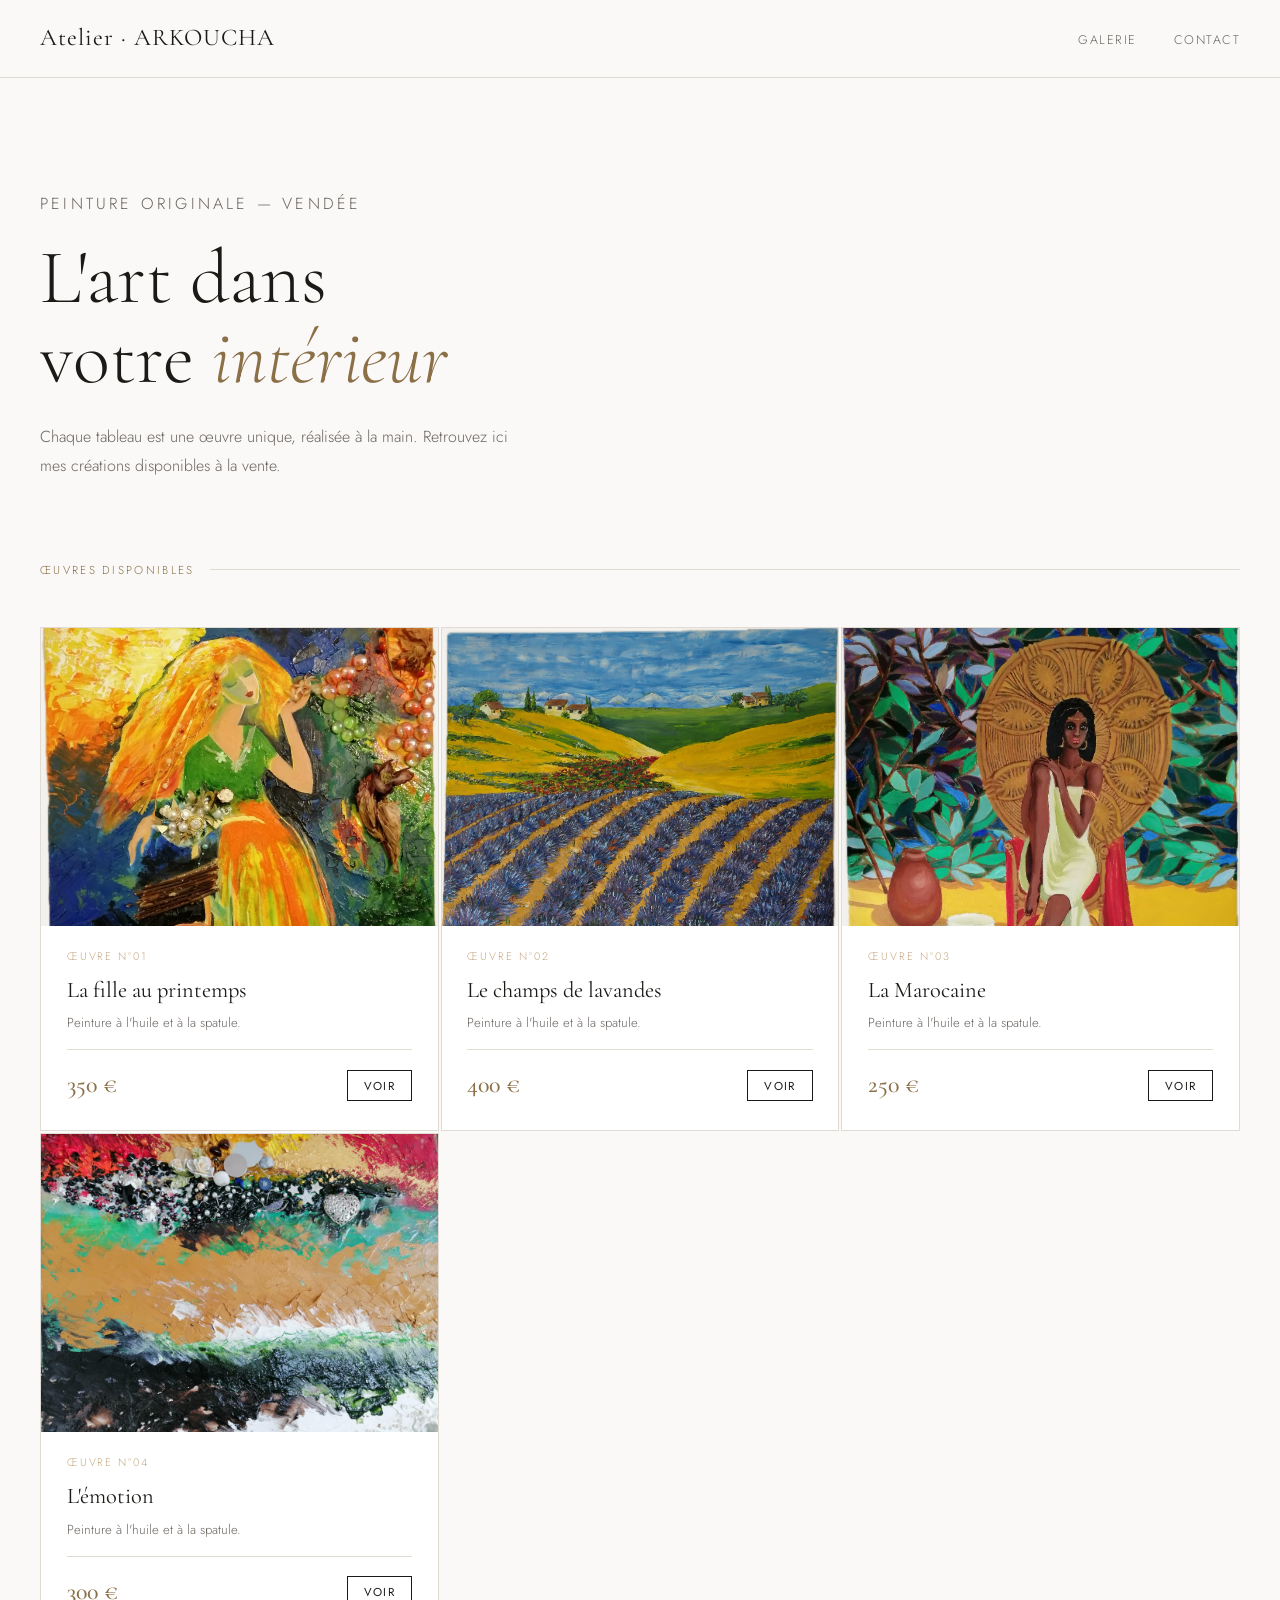
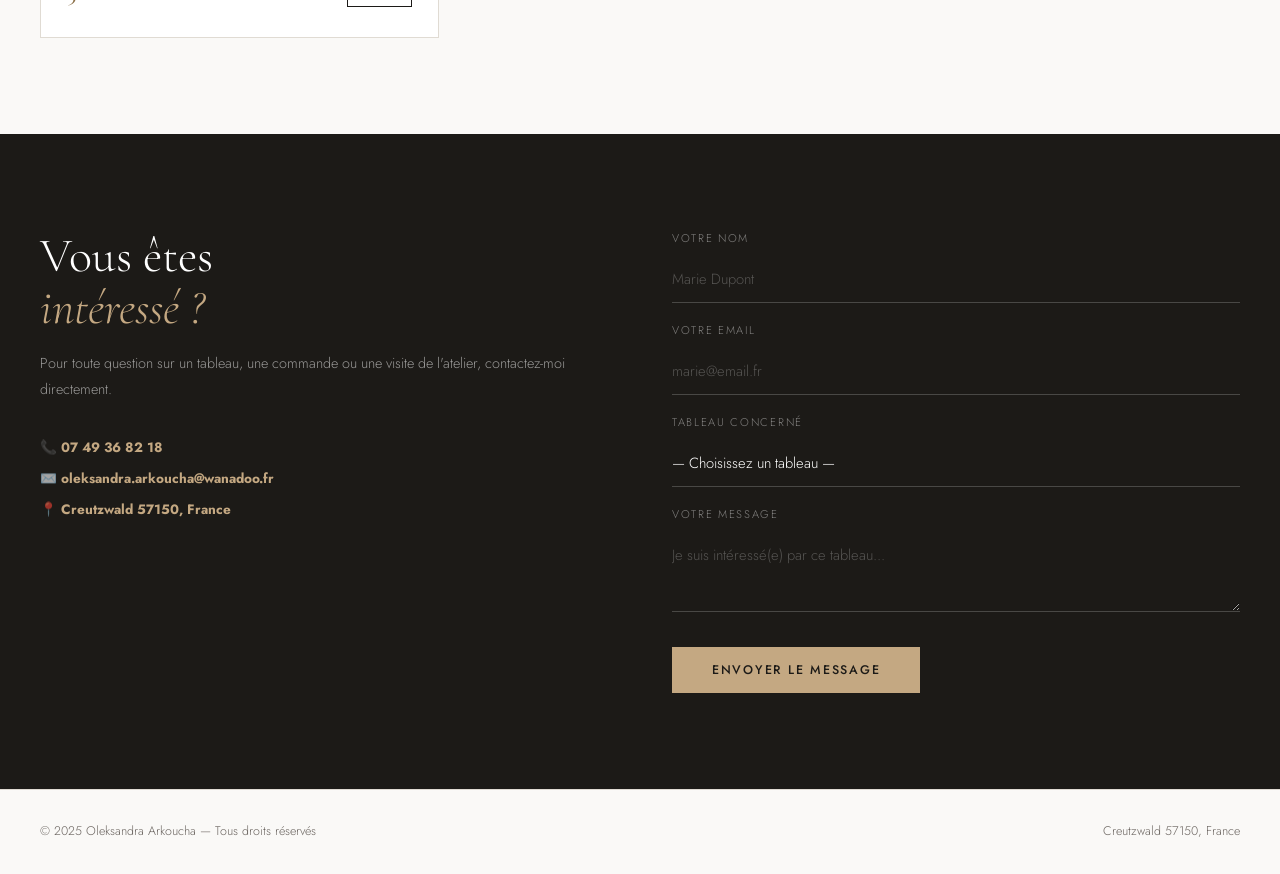
==== index.html @ 872c6e4c "Rename galerie.html to index.html" ====
<!DOCTYPE html>
<html lang="fr">
<head>
<meta charset="UTF-8"/>
<meta name="viewport" content="width=device-width, initial-scale=1.0"/>
<title>Galerie — Mes Tableaux</title>
<link href="https://fonts.googleapis.com/css2?family=Cormorant+Garamond:ital,wght@0,300;0,400;0,500;1,300;1,400&family=Jost:wght@300;400;500&display=swap" rel="stylesheet"/>
<style>
*,*::before,*::after{box-sizing:border-box;margin:0;padding:0;}

:root{
  --bg:#faf9f7;
  --bg2:#f3f1ed;
  --ink:#1c1a17;
  --ink2:#6b6560;
  --accent:#8b6f47;
  --accent2:#c4a882;
  --border:#e0dbd3;
  --white:#ffffff;
}

html{scroll-behavior:smooth;}

body{
  font-family:'Jost',sans-serif;
  background:var(--bg);
  color:var(--ink);
  font-weight:300;
  line-height:1.6;
}

/* ── HEADER ── */
header{
  position:sticky;top:0;z-index:100;
  background:rgba(250,249,247,0.92);
  backdrop-filter:blur(12px);
  border-bottom:1px solid var(--border);
  padding:1.2rem 2.5rem;
  display:flex;align-items:center;justify-content:space-between;
}

.logo{
  font-family:'Cormorant Garamond',serif;
  font-size:1.5rem;font-weight:400;
  letter-spacing:0.04em;
  color:var(--ink);
  text-decoration:none;
}

nav a{
  font-size:0.78rem;letter-spacing:0.12em;text-transform:uppercase;
  color:var(--ink2);text-decoration:none;margin-left:2rem;
  transition:color 0.2s;
}
nav a:hover{color:var(--accent);}

/* ── HERO ── */
.hero{
  padding:7rem 2.5rem 5rem;
  max-width:800px;
  animation:fadeUp 0.8s ease both;
}

.hero-eyebrow{
  font-size:0.72rem;letter-spacing:0.2em;text-transform:uppercase;
  color:var(--accent);margin-bottom:1.2rem;
}

.hero h1{
  font-family:'Cormorant Garamond',serif;
  font-size:clamp(2.8rem,6vw,5rem);
  font-weight:300;line-height:1.05;
  color:var(--ink);margin-bottom:1.5rem;
}

.hero h1 em{font-style:italic;color:var(--accent);}

.hero p{
  font-size:1rem;color:var(--ink2);
  max-width:480px;line-height:1.8;
}

/* ── GALERIE ── */
.section-label{
  font-size:0.72rem;letter-spacing:0.2em;text-transform:uppercase;
  color:var(--accent);margin-bottom:3rem;
  padding:0 2.5rem;
  display:flex;align-items:center;gap:1rem;
}
.section-label::after{content:'';flex:1;height:1px;background:var(--border);}

.gallery{
  display:grid;
  grid-template-columns:repeat(auto-fill,minmax(320px,1fr));
  gap:2px;
  padding:0 2.5rem 6rem;
}

.card{
  background:var(--white);
  border:1px solid var(--border);
  overflow:hidden;
  cursor:pointer;
  transition:transform 0.3s ease, box-shadow 0.3s ease;
  animation:fadeUp 0.6s ease both;
}
.card:hover{transform:translateY(-4px);box-shadow:0 20px 60px rgba(0,0,0,0.08);}

.card-img{
  width:100%;aspect-ratio:4/3;object-fit:cover;object-position:center top;
  display:block;
  background:var(--bg2);
  transition:transform 0.4s ease;
}

.card:nth-child(1) .card-img,
.card:nth-child(3) .card-img {
  object-position: center 20%;
}

.card:hover .card-img{transform:scale(1.02);}

/* placeholder si pas d'image */
.card-img-placeholder{
  width:100%;aspect-ratio:4/3;
  background:linear-gradient(135deg,var(--bg2) 0%,var(--border) 100%);
  display:flex;align-items:center;justify-content:center;
  flex-direction:column;gap:0.5rem;
  color:var(--ink2);font-size:0.8rem;letter-spacing:0.1em;
}
.card-img-placeholder svg{opacity:0.3;width:40px;height:40px;}

.card-body{padding:1.4rem 1.6rem 1.6rem;}

.card-num{
  font-size:0.68rem;letter-spacing:0.18em;text-transform:uppercase;
  color:var(--accent2);margin-bottom:0.4rem;
}

.card-title{
  font-family:'Cormorant Garamond',serif;
  font-size:1.4rem;font-weight:400;
  margin-bottom:0.3rem;color:var(--ink);
}

.card-tech{font-size:0.82rem;color:var(--ink2);margin-bottom:1rem;}

.card-footer{
  display:flex;align-items:center;justify-content:space-between;
  padding-top:1rem;border-top:1px solid var(--border);
}

.card-price{
  font-family:'Cormorant Garamond',serif;
  font-size:1.5rem;font-weight:500;color:var(--accent);
}

.btn-voir{
  font-size:0.72rem;letter-spacing:0.12em;text-transform:uppercase;
  color:var(--ink);border:1px solid var(--ink);
  padding:0.4rem 1rem;background:none;cursor:pointer;
  transition:all 0.2s;font-family:'Jost',sans-serif;
}
.btn-voir:hover{background:var(--ink);color:var(--white);}

/* ── MODAL ── */
.modal-overlay{
  position:fixed;inset:0;z-index:200;
  background:rgba(28,26,23,0.7);
  backdrop-filter:blur(4px);
  display:flex;align-items:center;justify-content:center;
  padding:2rem;
  opacity:0;pointer-events:none;
  transition:opacity 0.3s ease;
}
.modal-overlay.open{opacity:1;pointer-events:all;}

.modal{
  background:var(--white);
  max-width:860px;width:100%;
  max-height:90vh;overflow-y:auto;
  display:grid;grid-template-columns:1fr 1fr;
  transform:translateY(20px);
  transition:transform 0.3s ease;
}
.modal-overlay.open .modal{transform:translateY(0);}

.modal-img{
  width:100%;height:100%;object-fit:cover;
  min-height:300px;
  background:var(--bg2);
  object-position:center center;
}

.modal-img.top{
  object-position:center 15%;
}


.modal-img-placeholder{
  width:100%;min-height:300px;
  background:linear-gradient(135deg,var(--bg2),var(--border));
  display:flex;align-items:center;justify-content:center;
  color:var(--ink2);font-size:0.85rem;
}

.modal-info{padding:2.5rem;}

.modal-num{
  font-size:0.68rem;letter-spacing:0.18em;text-transform:uppercase;
  color:var(--accent2);margin-bottom:0.6rem;
}

.modal-title{
  font-family:'Cormorant Garamond',serif;
  font-size:2rem;font-weight:400;
  line-height:1.1;margin-bottom:0.5rem;
}

.modal-tech{font-size:0.85rem;color:var(--ink2);margin-bottom:1.5rem;}

.modal-desc{font-size:0.92rem;color:var(--ink);line-height:1.8;margin-bottom:1.5rem;}

.modal-price{
  font-family:'Cormorant Garamond',serif;
  font-size:2.2rem;color:var(--accent);
  margin-bottom:1.5rem;
}

.btn-contact-modal{
  width:100%;padding:0.8rem;
  background:var(--ink);color:var(--white);
  border:none;cursor:pointer;
  font-family:'Jost',sans-serif;
  font-size:0.78rem;letter-spacing:0.14em;text-transform:uppercase;
  transition:background 0.2s;
}
.btn-contact-modal:hover{background:var(--accent);}

.modal-close{
  position:absolute;top:1rem;right:1rem;
  background:var(--white);border:1px solid var(--border);
  width:36px;height:36px;border-radius:50%;
  cursor:pointer;font-size:1rem;
  display:flex;align-items:center;justify-content:center;
  z-index:10;transition:all 0.2s;
}
.modal-close:hover{background:var(--ink);color:var(--white);}
.modal-wrapper{position:relative;}

/* ── CONTACT ── */
.contact-section{
  background:var(--ink);
  color:var(--white);
  padding:6rem 2.5rem;
  display:grid;
  grid-template-columns:1fr 1fr;
  gap:4rem;
  align-items:start;
}

.contact-left h2{
  font-family:'Cormorant Garamond',serif;
  font-size:clamp(2rem,4vw,3rem);
  font-weight:300;line-height:1.1;
  margin-bottom:1rem;
}
.contact-left h2 em{font-style:italic;color:var(--accent2);}
.contact-left p{font-size:0.9rem;color:rgba(255,255,255,0.55);line-height:1.8;}

.contact-info{margin-top:2rem;}
.contact-info p{font-size:0.85rem;color:rgba(255,255,255,0.6);margin-bottom:0.4rem;}
.contact-info strong{color:var(--accent2);}

.form-group{margin-bottom:1.2rem;}

.form-group label{
  display:block;font-size:0.7rem;letter-spacing:0.15em;text-transform:uppercase;
  color:rgba(255,255,255,0.45);margin-bottom:0.5rem;
}

.form-group input,
.form-group textarea,
.form-group select{
  width:100%;padding:0.75rem 0;
  background:none;
  border:none;border-bottom:1px solid rgba(255,255,255,0.2);
  color:var(--white);
  font-family:'Jost',sans-serif;font-size:0.92rem;font-weight:300;
  outline:none;transition:border-color 0.2s;
  -webkit-appearance:none;
}
.form-group select option{background:var(--ink);color:var(--white);}
.form-group input:focus,
.form-group textarea:focus,
.form-group select:focus{border-color:var(--accent2);}
.form-group textarea{resize:vertical;min-height:80px;}
.form-group input::placeholder,
.form-group textarea::placeholder{color:rgba(255,255,255,0.25);}

.btn-submit{
  padding:0.9rem 2.5rem;
  background:var(--accent2);color:var(--ink);
  border:none;cursor:pointer;
  font-family:'Jost',sans-serif;
  font-size:0.78rem;letter-spacing:0.14em;text-transform:uppercase;
  font-weight:500;transition:all 0.2s;
  margin-top:0.5rem;
}
.btn-submit:hover{background:var(--white);}

.form-success{
  display:none;
  padding:1rem 1.2rem;
  background:rgba(196,168,130,0.15);
  border-left:3px solid var(--accent2);
  color:var(--accent2);
  font-size:0.85rem;
  margin-top:1rem;
}

/* ── FOOTER ── */
footer{
  padding:2rem 2.5rem;
  border-top:1px solid var(--border);
  display:flex;align-items:center;justify-content:space-between;
  font-size:0.78rem;color:var(--ink2);
}

/* ── ANIMATIONS ── */
@keyframes fadeUp{
  from{opacity:0;transform:translateY(24px);}
  to{opacity:1;transform:translateY(0);}
}

.card:nth-child(1){animation-delay:0.05s;}
.card:nth-child(2){animation-delay:0.1s;}
.card:nth-child(3){animation-delay:0.15s;}
.card:nth-child(4){animation-delay:0.2s;}
.card:nth-child(5){animation-delay:0.25s;}

/* ── RESPONSIVE ── */
@media(max-width:700px){
  header{padding:1rem 1.2rem;}
  nav{display:none;}
  .hero{padding:4rem 1.2rem 3rem;}
  .section-label,.gallery{padding-left:1.2rem;padding-right:1.2rem;}
  .gallery{grid-template-columns:1fr;}
  .modal{grid-template-columns:1fr;}
  .modal-img{min-height:220px;}
  .contact-section{grid-template-columns:1fr;gap:2.5rem;padding:3rem 1.2rem;}
  footer{flex-direction:column;gap:0.5rem;text-align:center;}
}
</style>
</head>
<body>

<!-- HEADER -->
<header>
  <a href="#" class="logo">Atelier · ARKOUCHA</a>
  <nav>
    <a href="#galerie">Galerie</a>
    <a href="#contact">Contact</a>
  </nav>
</header>

<!-- HERO -->
<section>
  <div class="hero">
    <p class="hero-eyebrow">Peinture originale — Vendée</p>
    <h1>L'art dans<br/>votre <em>intérieur</em></h1>
    <p>Chaque tableau est une œuvre unique, réalisée à la main. Retrouvez ici mes créations disponibles à la vente.</p>
  </div>
</section>

<!-- GALERIE -->
<section id="galerie">
  <div class="section-label">Œuvres disponibles</div>
  <div class="gallery" id="gallery-grid"></div>
</section>

<!-- MODAL -->
<div class="modal-overlay" id="modal-overlay" onclick="closeModal(event)">
  <div class="modal-wrapper">
    <button class="modal-close" onclick="closeModalBtn()">✕</button>
    <div class="modal" id="modal-content"></div>
  </div>
</div>

<!-- CONTACT -->
<section class="contact-section" id="contact">
  <div class="contact-left">
    <h2>Vous êtes<br/><em>intéressé ?</em></h2>
    <p>Pour toute question sur un tableau, une commande ou une visite de l'atelier, contactez-moi directement.</p>
    <div class="contact-info">
      <!-- ✏️ MODIFIEZ VOS COORDONNÉES ICI -->
      <p>📞 <strong>07 49 36 82 18</strong></p>
      <p>✉️ <strong>oleksandra.arkoucha@wanadoo.fr</strong></p>
      <p>📍 <strong>Creutzwald 57150, France</strong></p>
    </div>
  </div>
  <div class="contact-right">
    <div class="form-group">
      <label>Votre nom</label>
      <input type="text" id="f-nom" placeholder="Marie Dupont"/>
    </div>
    <div class="form-group">
      <label>Votre email</label>
      <input type="email" id="f-email" placeholder="marie@email.fr"/>
    </div>
    <div class="form-group">
      <label>Tableau concerné</label>
      <select id="f-tableau">
        <option value="">— Choisissez un tableau —</option>
      </select>
    </div>
    <div class="form-group">
      <label>Votre message</label>
      <textarea id="f-message" placeholder="Je suis intéressé(e) par ce tableau..."></textarea>
    </div>
    <button class="btn-submit" onclick="sendMessage()">Envoyer le message</button>
    <div class="form-success" id="form-success">
      ✓ Votre message a bien été envoyé. Je vous répondrai rapidement !
    </div>
  </div>
</section>

<!-- FOOTER -->
<footer>
  <span>© 2025 Oleksandra Arkoucha — Tous droits réservés</span>
  <span>Creutzwald 57150, France</span>
</footer>

<script>
// ═══════════════════════════════════════════════
//  ✏️  MODIFIEZ VOS TABLEAUX ICI
//  Pour chaque tableau, remplissez :
//    - titre      : nom du tableau
//    - technique  : ex "Huile sur toile", "Aquarelle"...
//    - description: texte de présentation
//    - prix       : ex "350 €"
//    - image      : chemin vers votre photo (ex "tableau1.jpg")
//               ou laissez "" pour un placeholder gris
// ═══════════════════════════════════════════════

const tableaux = [
  {
    id: "tableau1",
    titre: "La fille au printemps",
    technique: "Peinture à l'huile et à la spatule.",
    description: "Une jeune femme aux cheveux de feu s'abandonne à la douceur du renouveau. Sa robe aux teintes orangées et vertes se confond avec la nature qui l'entoure, dans un tourbillon de couleurs vives et généreuses. L'œuvre mêle peinture texturée et éléments en relief — perles, brindilles, feuilles séchées, grappes — donnant à la toile une dimension presque tactile et précieuse. Une célébration joyeuse de la vie et de la féminité.",
    prix: "350 €",
    image: "tableau1.jpeg",
    position: true
  },
  {
    id: "tableau2",
    titre: "Le champs de lavandes",
    technique: "Peinture à l'huile et à la spatule.",
    description: "Des rangées de lavande violette s'étendent au premier plan, rythmant la composition d'un mouvement presque musical. Au-delà, les collines dorées se déploient sous un ciel nuageux, ponctuées de maisons provençales et de cyprès élancés. Les sommets enneigés à l'horizon rappellent la grandeur du paysage du sud de la France. Une œuvre lumineuse et généreuse, portée par une touche vive et énergique.",
    prix: "400 €",
    image: "tableau2.jpeg"
  },
  {
    id: "tableau3",
    titre: "La Marocaine",
    technique: "Peinture à l'huile et à la spatule.",
    description: "Une femme élégante et sereine, drapée de blanc, trône dans un fauteuil en osier sculpté comme un soleil. Le sol ocre doré, les drapés rouges et le feuillage aux reflets bleus et verts créent un écrin chaleureux et exotique autour d'elle. À ses pieds, une jarre en terre cuite, des bols et un plateau tressé évoquent la douceur d'un quotidien méditerranéen. Une œuvre haute en couleur, empreinte de grâce et de dignité.",
    prix: "250 €",
    image: "tableau3.jpeg",
    position: true
  },
  {
    id: "tableau4",
    titre: "L'émotion",
    technique: "Peinture à l'huile et à la spatule.",
    description: "Des bandes de couleurs brutes — rouge ardent, or, vert émeraude, noir profond — se superposent en strates puissantes, comme les couches d'un sentiment qui monte et déborde. Au cœur de la composition, une ligne de matières en relief explose : perles, étoiles, un cœur argenté, des fleurs, des pierres — autant de fragments de vie incrustés dans la peinture. Une œuvre abstraite et sensorielle, à la frontière entre la toile et la sculpture, qui parle directement aux émotions sans passer par les mots.",
    prix: "300 €",
    image: "tableau4.jpeg"
  }
];

// ═══════════════════════════════════════════════

function imgHTML(t, cls) {
  if (t.image) {
    const topClass = t.position ? 'top' : '';
     return `<img src="${t.image}" alt="${t.titre}" class="${cls} ${topClass}" loading="lazy"/>`;
  }
  return `<div class="${cls === 'card-img' ? 'card-img-placeholder' : 'modal-img-placeholder'}">
    <svg viewBox="0 0 24 24" fill="none" stroke="currentColor" stroke-width="1">
      <rect x="3" y="3" width="18" height="18" rx="1"/><circle cx="8.5" cy="8.5" r="1.5"/>
      <polyline points="21 15 16 10 5 21"/>
    </svg>
    <span>Photo à venir</span>
  </div>`;
}

// Rendu galerie
const grid = document.getElementById('gallery-grid');
const select = document.getElementById('f-tableau');

tableaux.forEach((t, i) => {
  // carte
  const card = document.createElement('div');
  card.className = 'card';
  card.innerHTML = `
    ${imgHTML(t, 'card-img')}
    <div class="card-body">
      <div class="card-num">Œuvre n°${String(i+1).padStart(2,'0')}</div>
      <div class="card-title">${t.titre}</div>
      <div class="card-tech">${t.technique}</div>
      <div class="card-footer">
        <div class="card-price">${t.prix}</div>
        <button class="btn-voir" onclick="openModal(${i})">Voir</button>
      </div>
    </div>`;
  grid.appendChild(card);

  // option select
  const opt = document.createElement('option');
  opt.value = t.titre;
  opt.textContent = `${t.titre} — ${t.prix}`;
  select.appendChild(opt);
});

// Modal
function openModal(i) {
  const t = tableaux[i];
  document.getElementById('modal-content').innerHTML = `
    ${imgHTML(t, 'modal-img')}
    <div class="modal-info">
      <div class="modal-num">Œuvre n°${String(i+1).padStart(2,'0')}</div>
      <div class="modal-title">${t.titre}</div>
      <div class="modal-tech">${t.technique}</div>
      <div class="modal-desc">${t.description}</div>
      <div class="modal-price">${t.prix}</div>
      <button class="btn-contact-modal" onclick="goContact('${t.titre}')">
        Je suis intéressé(e)
      </button>
    </div>`;
  document.getElementById('modal-overlay').classList.add('open');
  document.body.style.overflow = 'hidden';
  history.pushState(null, '', '#' + t.id);
}

function closeModal(e) {
  if (e.target === document.getElementById('modal-overlay')) closeModalBtn();
}
function closeModalBtn() {
  document.getElementById('modal-overlay').classList.remove('open');
  document.body.style.overflow = '';
  history.pushState(null, '', window.location.pathname);
}
document.addEventListener('keydown', e => { if(e.key==='Escape') closeModalBtn(); });

// Ouvre automatiquement la modal si un #id est dans l'URL
window.addEventListener('load', () => {
  const hash = window.location.hash.replace('#', '');
  if (hash) {
    const idx = tableaux.findIndex(t => t.id === hash);
    if (idx !== -1) openModal(idx);
  }
});

function goContact(titre) {
  closeModalBtn();
  document.getElementById('f-tableau').value = titre;
  document.getElementById('contact').scrollIntoView({behavior:'smooth'});
}

function sendMessage() {
  const nom = document.getElementById('f-nom').value.trim();
  const email = document.getElementById('f-email').value.trim();
  if (!nom || !email) { alert('Merci de remplir votre nom et email.'); return; }
  // Ici vous pouvez brancher un vrai service email (Formspree, EmailJS...)
  document.getElementById('form-success').style.display = 'block';
  document.getElementById('f-nom').value = '';
  document.getElementById('f-email').value = '';
  document.getElementById('f-message').value = '';
}
</script>
</body>
</html>
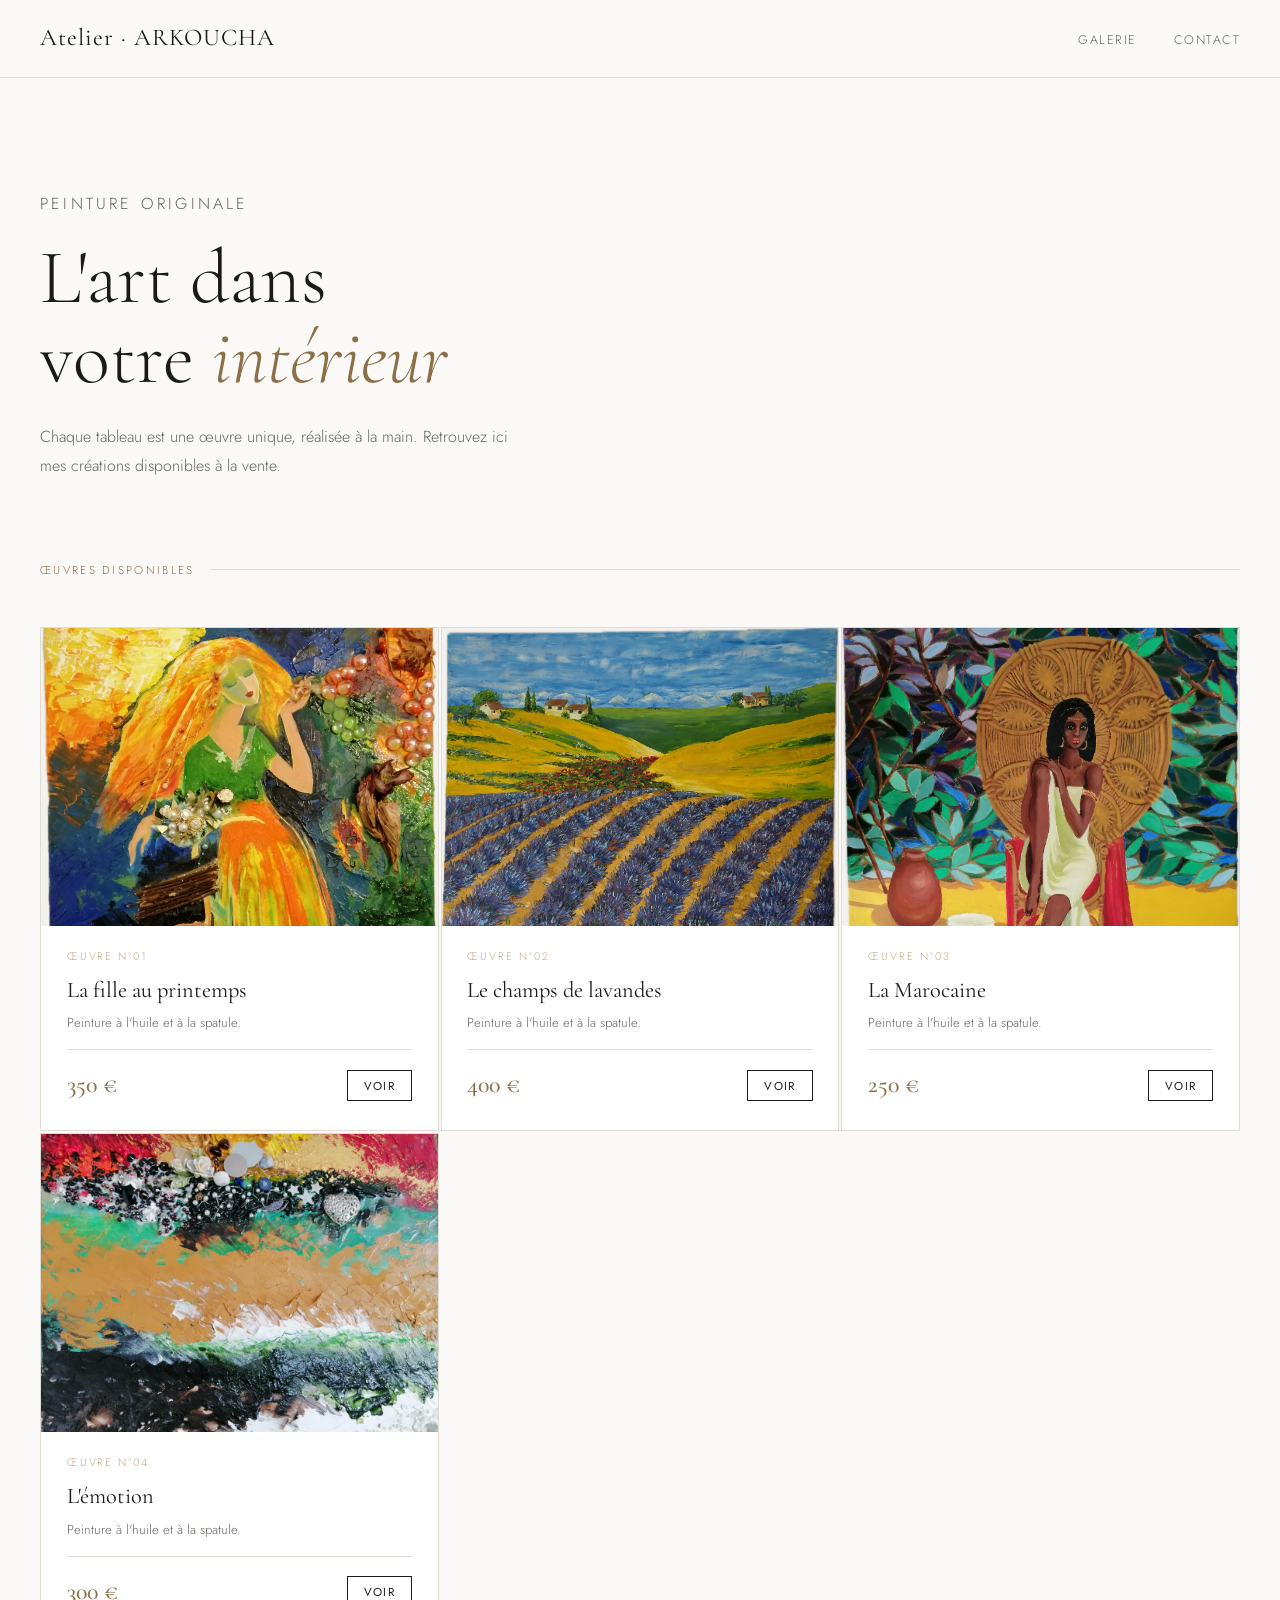
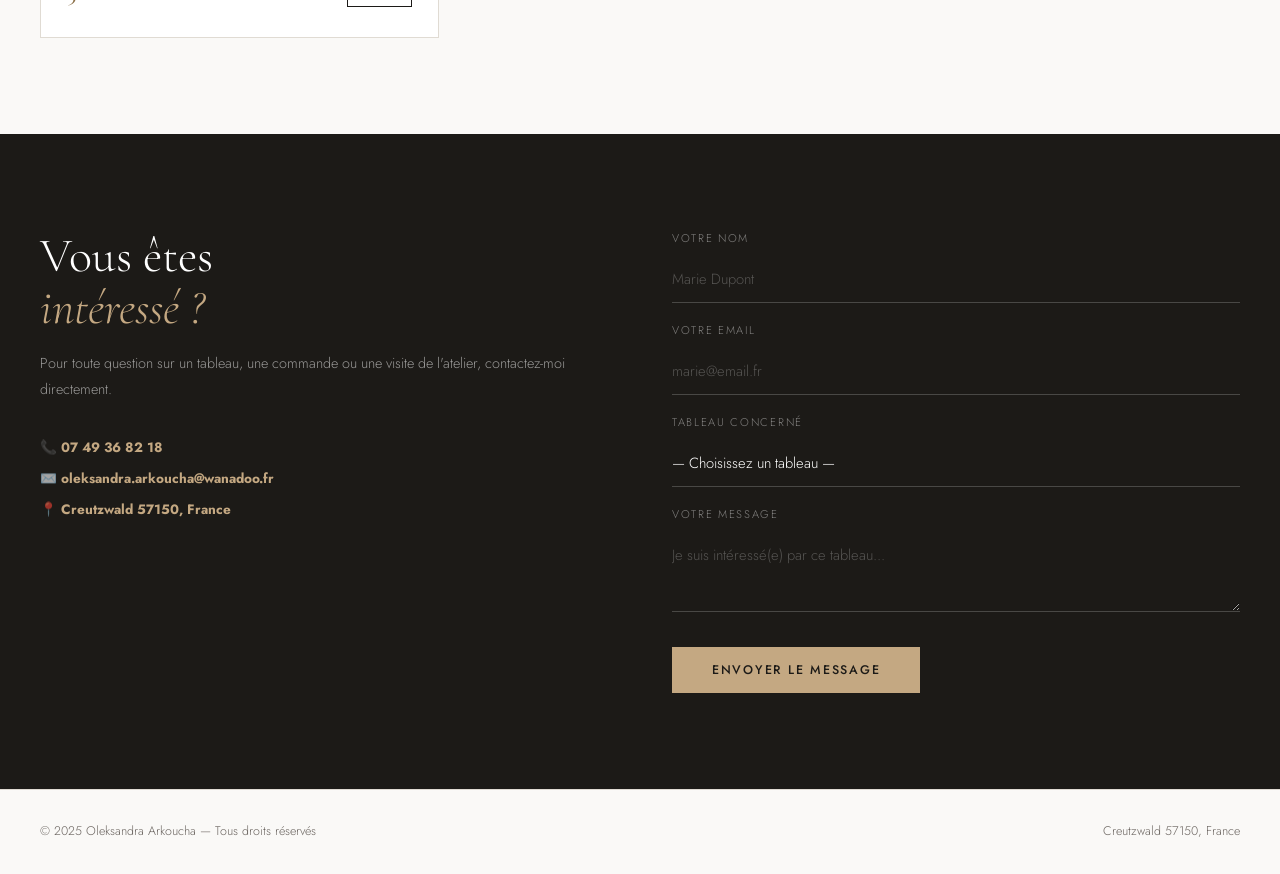
==== commit 56ac9a69: "Rename galerie.html to index.html" ====
--- a/index.html
+++ b/index.html
@@ -367,7 +367,7 @@
 <!-- HERO -->
 <section>
   <div class="hero">
-    <p class="hero-eyebrow">Peinture originale — Vendée</p>
+    <p class="hero-eyebrow">Peinture originale</p>
     <h1>L'art dans<br/>votre <em>intérieur</em></h1>
     <p>Chaque tableau est une œuvre unique, réalisée à la main. Retrouvez ici mes créations disponibles à la vente.</p>
   </div>
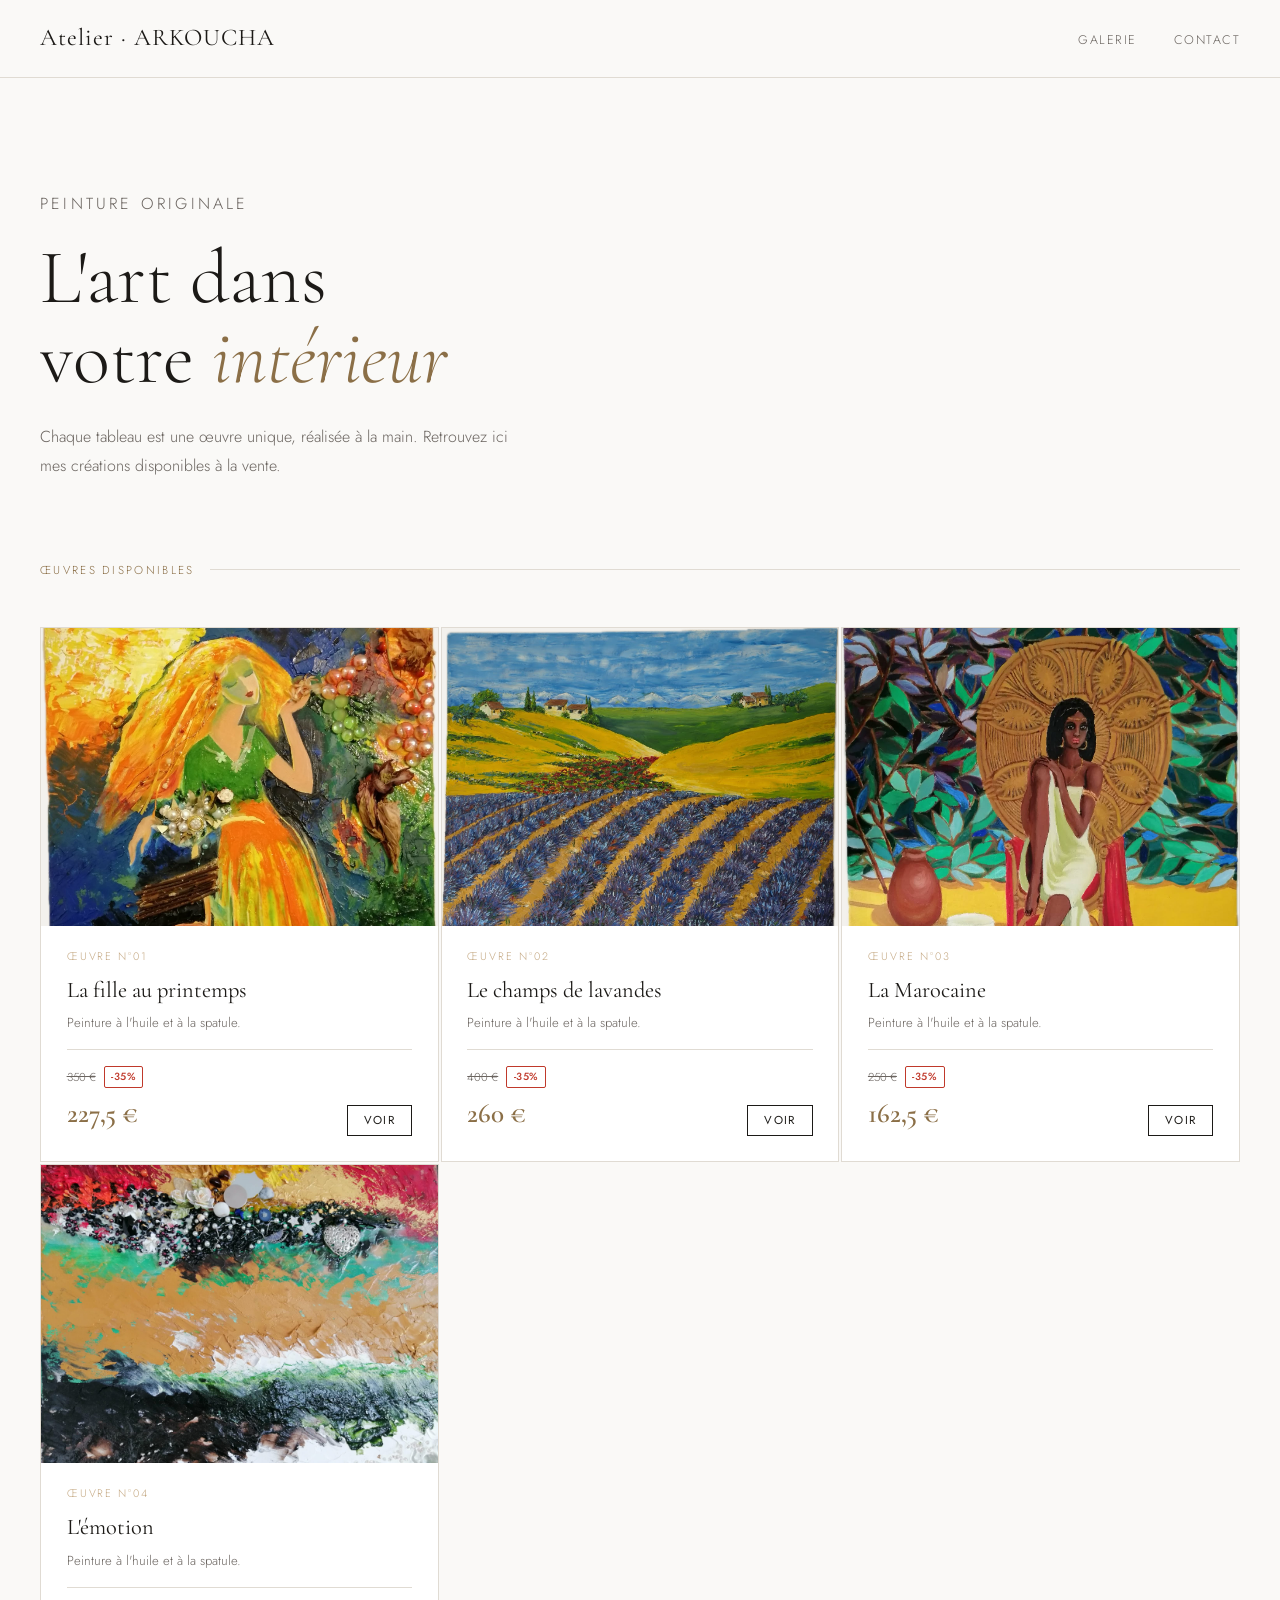
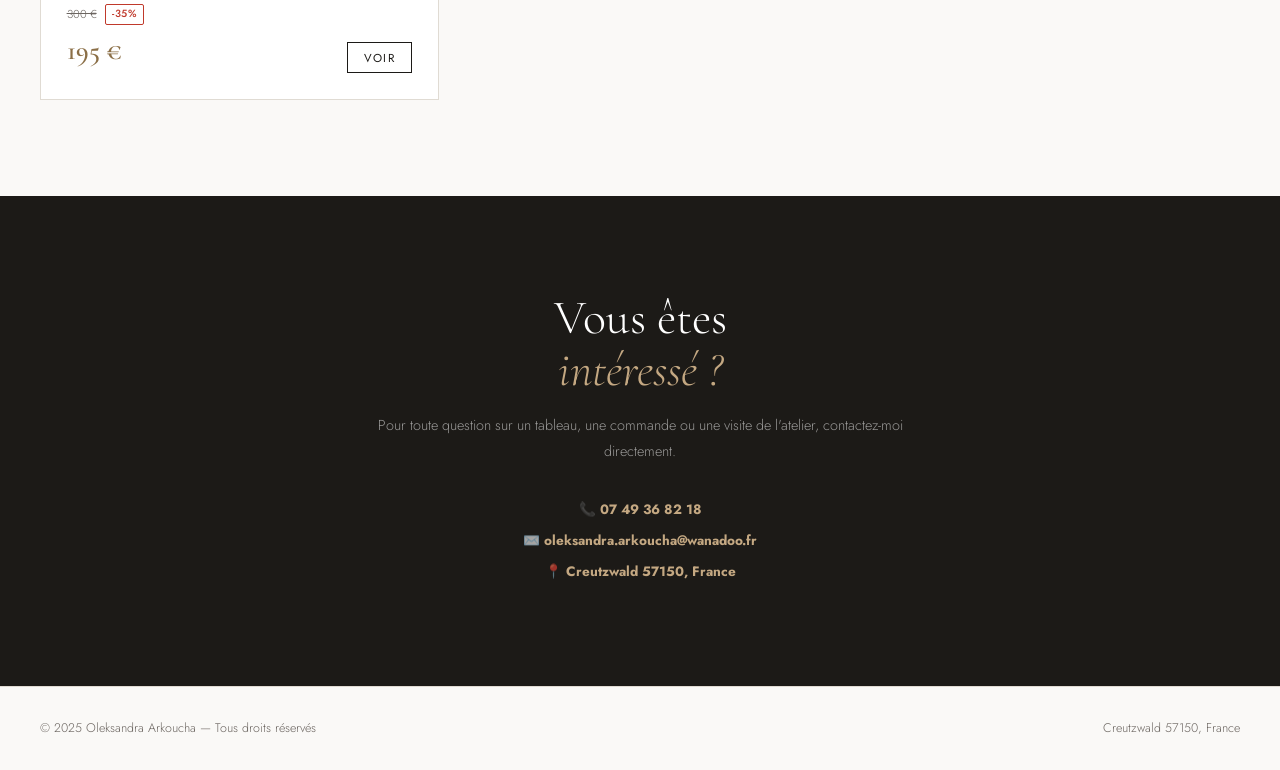
==== commit 02b2c084: "Mise à jour du site : promo -35% et suppression du formulaire" ====
--- a/index.html
+++ b/index.html
@@ -1,584 +1,74 @@
-<!DOCTYPE html>
+<!doctype html>
 <html lang="fr">
-<head>
-<meta charset="UTF-8"/>
-<meta name="viewport" content="width=device-width, initial-scale=1.0"/>
-<title>Galerie — Mes Tableaux</title>
-<link href="https://fonts.googleapis.com/css2?family=Cormorant+Garamond:ital,wght@0,300;0,400;0,500;1,300;1,400&family=Jost:wght@300;400;500&display=swap" rel="stylesheet"/>
-<style>
-*,*::before,*::after{box-sizing:border-box;margin:0;padding:0;}
+  <head>
+    <meta charset="UTF-8" />
+    <meta name="viewport" content="width=device-width, initial-scale=1.0" />
+    <title>Galerie — Mes Tableaux</title>
+    <link
+      href="https://fonts.googleapis.com/css2?family=Cormorant+Garamond:ital,wght@0,300;0,400;0,500;1,300;1,400&family=Jost:wght@300;400;500&display=swap"
+      rel="stylesheet"
+    />
+    <link rel="stylesheet" href="style.css" />
+  </head>
+  <body>
+    <!-- HEADER -->
+    <header>
+      <a href="#" class="logo">Atelier · ARKOUCHA</a>
+      <nav>
+        <a href="#galerie">Galerie</a>
+        <a href="#contact">Contact</a>
+      </nav>
+    </header>
 
-:root{
-  --bg:#faf9f7;
-  --bg2:#f3f1ed;
-  --ink:#1c1a17;
-  --ink2:#6b6560;
-  --accent:#8b6f47;
-  --accent2:#c4a882;
-  --border:#e0dbd3;
-  --white:#ffffff;
-}
+    <!-- HERO -->
+    <section>
+      <div class="hero">
+        <p class="hero-eyebrow">Peinture originale</p>
+        <h1>L'art dans<br />votre <em>intérieur</em></h1>
+        <p>
+          Chaque tableau est une œuvre unique, réalisée à la main. Retrouvez ici
+          mes créations disponibles à la vente.
+        </p>
+      </div>
+    </section>
 
-html{scroll-behavior:smooth;}
+    <!-- GALERIE -->
+    <section id="galerie">
+      <div class="section-label">Œuvres disponibles</div>
+      <div class="gallery" id="gallery-grid"></div>
+    </section>
 
-body{
-  font-family:'Jost',sans-serif;
-  background:var(--bg);
-  color:var(--ink);
-  font-weight:300;
-  line-height:1.6;
-}
+    <!-- MODAL -->
+    <div class="modal-overlay" id="modal-overlay" onclick="closeModal(event)">
+      <div class="modal-wrapper">
+        <button class="modal-close" onclick="closeModalBtn()">✕</button>
+        <div class="modal" id="modal-content"></div>
+      </div>
+    </div>
 
-/* ── HEADER ── */
-header{
-  position:sticky;top:0;z-index:100;
-  background:rgba(250,249,247,0.92);
-  backdrop-filter:blur(12px);
-  border-bottom:1px solid var(--border);
-  padding:1.2rem 2.5rem;
-  display:flex;align-items:center;justify-content:space-between;
-}
+    <!-- CONTACT -->
+    <section class="contact-section" id="contact">
+      <div class="contact-left">
+        <h2>Vous êtes<br /><em>intéressé ?</em></h2>
+        <p>
+          Pour toute question sur un tableau, une commande ou une visite de
+          l'atelier, contactez-moi directement.
+        </p>
+        <div class="contact-info">
+          <!-- ✏️ MODIFIEZ VOS COORDONNÉES ICI -->
+          <p>📞 <strong>07 49 36 82 18</strong></p>
+          <p>✉️ <strong>oleksandra.arkoucha@wanadoo.fr</strong></p>
+          <p>📍 <strong>Creutzwald 57150, France</strong></p>
+        </div>
+      </div>
+    </section>
 
-.logo{
-  font-family:'Cormorant Garamond',serif;
-  font-size:1.5rem;font-weight:400;
-  letter-spacing:0.04em;
-  color:var(--ink);
-  text-decoration:none;
-}
+    <!-- FOOTER -->
+    <footer>
+      <span>© 2025 Oleksandra Arkoucha — Tous droits réservés</span>
+      <span>Creutzwald 57150, France</span>
+    </footer>
 
-nav a{
-  font-size:0.78rem;letter-spacing:0.12em;text-transform:uppercase;
-  color:var(--ink2);text-decoration:none;margin-left:2rem;
-  transition:color 0.2s;
-}
-nav a:hover{color:var(--accent);}
-
-/* ── HERO ── */
-.hero{
-  padding:7rem 2.5rem 5rem;
-  max-width:800px;
-  animation:fadeUp 0.8s ease both;
-}
-
-.hero-eyebrow{
-  font-size:0.72rem;letter-spacing:0.2em;text-transform:uppercase;
-  color:var(--accent);margin-bottom:1.2rem;
-}
-
-.hero h1{
-  font-family:'Cormorant Garamond',serif;
-  font-size:clamp(2.8rem,6vw,5rem);
-  font-weight:300;line-height:1.05;
-  color:var(--ink);margin-bottom:1.5rem;
-}
-
-.hero h1 em{font-style:italic;color:var(--accent);}
-
-.hero p{
-  font-size:1rem;color:var(--ink2);
-  max-width:480px;line-height:1.8;
-}
-
-/* ── GALERIE ── */
-.section-label{
-  font-size:0.72rem;letter-spacing:0.2em;text-transform:uppercase;
-  color:var(--accent);margin-bottom:3rem;
-  padding:0 2.5rem;
-  display:flex;align-items:center;gap:1rem;
-}
-.section-label::after{content:'';flex:1;height:1px;background:var(--border);}
-
-.gallery{
-  display:grid;
-  grid-template-columns:repeat(auto-fill,minmax(320px,1fr));
-  gap:2px;
-  padding:0 2.5rem 6rem;
-}
-
-.card{
-  background:var(--white);
-  border:1px solid var(--border);
-  overflow:hidden;
-  cursor:pointer;
-  transition:transform 0.3s ease, box-shadow 0.3s ease;
-  animation:fadeUp 0.6s ease both;
-}
-.card:hover{transform:translateY(-4px);box-shadow:0 20px 60px rgba(0,0,0,0.08);}
-
-.card-img{
-  width:100%;aspect-ratio:4/3;object-fit:cover;object-position:center top;
-  display:block;
-  background:var(--bg2);
-  transition:transform 0.4s ease;
-}
-
-.card:nth-child(1) .card-img,
-.card:nth-child(3) .card-img {
-  object-position: center 20%;
-}
-
-.card:hover .card-img{transform:scale(1.02);}
-
-/* placeholder si pas d'image */
-.card-img-placeholder{
-  width:100%;aspect-ratio:4/3;
-  background:linear-gradient(135deg,var(--bg2) 0%,var(--border) 100%);
-  display:flex;align-items:center;justify-content:center;
-  flex-direction:column;gap:0.5rem;
-  color:var(--ink2);font-size:0.8rem;letter-spacing:0.1em;
-}
-.card-img-placeholder svg{opacity:0.3;width:40px;height:40px;}
-
-.card-body{padding:1.4rem 1.6rem 1.6rem;}
-
-.card-num{
-  font-size:0.68rem;letter-spacing:0.18em;text-transform:uppercase;
-  color:var(--accent2);margin-bottom:0.4rem;
-}
-
-.card-title{
-  font-family:'Cormorant Garamond',serif;
-  font-size:1.4rem;font-weight:400;
-  margin-bottom:0.3rem;color:var(--ink);
-}
-
-.card-tech{font-size:0.82rem;color:var(--ink2);margin-bottom:1rem;}
-
-.card-footer{
-  display:flex;align-items:center;justify-content:space-between;
-  padding-top:1rem;border-top:1px solid var(--border);
-}
-
-.card-price{
-  font-family:'Cormorant Garamond',serif;
-  font-size:1.5rem;font-weight:500;color:var(--accent);
-}
-
-.btn-voir{
-  font-size:0.72rem;letter-spacing:0.12em;text-transform:uppercase;
-  color:var(--ink);border:1px solid var(--ink);
-  padding:0.4rem 1rem;background:none;cursor:pointer;
-  transition:all 0.2s;font-family:'Jost',sans-serif;
-}
-.btn-voir:hover{background:var(--ink);color:var(--white);}
-
-/* ── MODAL ── */
-.modal-overlay{
-  position:fixed;inset:0;z-index:200;
-  background:rgba(28,26,23,0.7);
-  backdrop-filter:blur(4px);
-  display:flex;align-items:center;justify-content:center;
-  padding:2rem;
-  opacity:0;pointer-events:none;
-  transition:opacity 0.3s ease;
-}
-.modal-overlay.open{opacity:1;pointer-events:all;}
-
-.modal{
-  background:var(--white);
-  max-width:860px;width:100%;
-  max-height:90vh;overflow-y:auto;
-  display:grid;grid-template-columns:1fr 1fr;
-  transform:translateY(20px);
-  transition:transform 0.3s ease;
-}
-.modal-overlay.open .modal{transform:translateY(0);}
-
-.modal-img{
-  width:100%;height:100%;object-fit:cover;
-  min-height:300px;
-  background:var(--bg2);
-  object-position:center center;
-}
-
-.modal-img.top{
-  object-position:center 15%;
-}
-
-
-.modal-img-placeholder{
-  width:100%;min-height:300px;
-  background:linear-gradient(135deg,var(--bg2),var(--border));
-  display:flex;align-items:center;justify-content:center;
-  color:var(--ink2);font-size:0.85rem;
-}
-
-.modal-info{padding:2.5rem;}
-
-.modal-num{
-  font-size:0.68rem;letter-spacing:0.18em;text-transform:uppercase;
-  color:var(--accent2);margin-bottom:0.6rem;
-}
-
-.modal-title{
-  font-family:'Cormorant Garamond',serif;
-  font-size:2rem;font-weight:400;
-  line-height:1.1;margin-bottom:0.5rem;
-}
-
-.modal-tech{font-size:0.85rem;color:var(--ink2);margin-bottom:1.5rem;}
-
-.modal-desc{font-size:0.92rem;color:var(--ink);line-height:1.8;margin-bottom:1.5rem;}
-
-.modal-price{
-  font-family:'Cormorant Garamond',serif;
-  font-size:2.2rem;color:var(--accent);
-  margin-bottom:1.5rem;
-}
-
-.btn-contact-modal{
-  width:100%;padding:0.8rem;
-  background:var(--ink);color:var(--white);
-  border:none;cursor:pointer;
-  font-family:'Jost',sans-serif;
-  font-size:0.78rem;letter-spacing:0.14em;text-transform:uppercase;
-  transition:background 0.2s;
-}
-.btn-contact-modal:hover{background:var(--accent);}
-
-.modal-close{
-  position:absolute;top:1rem;right:1rem;
-  background:var(--white);border:1px solid var(--border);
-  width:36px;height:36px;border-radius:50%;
-  cursor:pointer;font-size:1rem;
-  display:flex;align-items:center;justify-content:center;
-  z-index:10;transition:all 0.2s;
-}
-.modal-close:hover{background:var(--ink);color:var(--white);}
-.modal-wrapper{position:relative;}
-
-/* ── CONTACT ── */
-.contact-section{
-  background:var(--ink);
-  color:var(--white);
-  padding:6rem 2.5rem;
-  display:grid;
-  grid-template-columns:1fr 1fr;
-  gap:4rem;
-  align-items:start;
-}
-
-.contact-left h2{
-  font-family:'Cormorant Garamond',serif;
-  font-size:clamp(2rem,4vw,3rem);
-  font-weight:300;line-height:1.1;
-  margin-bottom:1rem;
-}
-.contact-left h2 em{font-style:italic;color:var(--accent2);}
-.contact-left p{font-size:0.9rem;color:rgba(255,255,255,0.55);line-height:1.8;}
-
-.contact-info{margin-top:2rem;}
-.contact-info p{font-size:0.85rem;color:rgba(255,255,255,0.6);margin-bottom:0.4rem;}
-.contact-info strong{color:var(--accent2);}
-
-.form-group{margin-bottom:1.2rem;}
-
-.form-group label{
-  display:block;font-size:0.7rem;letter-spacing:0.15em;text-transform:uppercase;
-  color:rgba(255,255,255,0.45);margin-bottom:0.5rem;
-}
-
-.form-group input,
-.form-group textarea,
-.form-group select{
-  width:100%;padding:0.75rem 0;
-  background:none;
-  border:none;border-bottom:1px solid rgba(255,255,255,0.2);
-  color:var(--white);
-  font-family:'Jost',sans-serif;font-size:0.92rem;font-weight:300;
-  outline:none;transition:border-color 0.2s;
-  -webkit-appearance:none;
-}
-.form-group select option{background:var(--ink);color:var(--white);}
-.form-group input:focus,
-.form-group textarea:focus,
-.form-group select:focus{border-color:var(--accent2);}
-.form-group textarea{resize:vertical;min-height:80px;}
-.form-group input::placeholder,
-.form-group textarea::placeholder{color:rgba(255,255,255,0.25);}
-
-.btn-submit{
-  padding:0.9rem 2.5rem;
-  background:var(--accent2);color:var(--ink);
-  border:none;cursor:pointer;
-  font-family:'Jost',sans-serif;
-  font-size:0.78rem;letter-spacing:0.14em;text-transform:uppercase;
-  font-weight:500;transition:all 0.2s;
-  margin-top:0.5rem;
-}
-.btn-submit:hover{background:var(--white);}
-
-.form-success{
-  display:none;
-  padding:1rem 1.2rem;
-  background:rgba(196,168,130,0.15);
-  border-left:3px solid var(--accent2);
-  color:var(--accent2);
-  font-size:0.85rem;
-  margin-top:1rem;
-}
-
-/* ── FOOTER ── */
-footer{
-  padding:2rem 2.5rem;
-  border-top:1px solid var(--border);
-  display:flex;align-items:center;justify-content:space-between;
-  font-size:0.78rem;color:var(--ink2);
-}
-
-/* ── ANIMATIONS ── */
-@keyframes fadeUp{
-  from{opacity:0;transform:translateY(24px);}
-  to{opacity:1;transform:translateY(0);}
-}
-
-.card:nth-child(1){animation-delay:0.05s;}
-.card:nth-child(2){animation-delay:0.1s;}
-.card:nth-child(3){animation-delay:0.15s;}
-.card:nth-child(4){animation-delay:0.2s;}
-.card:nth-child(5){animation-delay:0.25s;}
-
-/* ── RESPONSIVE ── */
-@media(max-width:700px){
-  header{padding:1rem 1.2rem;}
-  nav{display:none;}
-  .hero{padding:4rem 1.2rem 3rem;}
-  .section-label,.gallery{padding-left:1.2rem;padding-right:1.2rem;}
-  .gallery{grid-template-columns:1fr;}
-  .modal{grid-template-columns:1fr;}
-  .modal-img{min-height:220px;}
-  .contact-section{grid-template-columns:1fr;gap:2.5rem;padding:3rem 1.2rem;}
-  footer{flex-direction:column;gap:0.5rem;text-align:center;}
-}
-</style>
-</head>
-<body>
-
-<!-- HEADER -->
-<header>
-  <a href="#" class="logo">Atelier · ARKOUCHA</a>
-  <nav>
-    <a href="#galerie">Galerie</a>
-    <a href="#contact">Contact</a>
-  </nav>
-</header>
-
-<!-- HERO -->
-<section>
-  <div class="hero">
-    <p class="hero-eyebrow">Peinture originale</p>
-    <h1>L'art dans<br/>votre <em>intérieur</em></h1>
-    <p>Chaque tableau est une œuvre unique, réalisée à la main. Retrouvez ici mes créations disponibles à la vente.</p>
-  </div>
-</section>
-
-<!-- GALERIE -->
-<section id="galerie">
-  <div class="section-label">Œuvres disponibles</div>
-  <div class="gallery" id="gallery-grid"></div>
-</section>
-
-<!-- MODAL -->
-<div class="modal-overlay" id="modal-overlay" onclick="closeModal(event)">
-  <div class="modal-wrapper">
-    <button class="modal-close" onclick="closeModalBtn()">✕</button>
-    <div class="modal" id="modal-content"></div>
-  </div>
-</div>
-
-<!-- CONTACT -->
-<section class="contact-section" id="contact">
-  <div class="contact-left">
-    <h2>Vous êtes<br/><em>intéressé ?</em></h2>
-    <p>Pour toute question sur un tableau, une commande ou une visite de l'atelier, contactez-moi directement.</p>
-    <div class="contact-info">
-      <!-- ✏️ MODIFIEZ VOS COORDONNÉES ICI -->
-      <p>📞 <strong>07 49 36 82 18</strong></p>
-      <p>✉️ <strong>oleksandra.arkoucha@wanadoo.fr</strong></p>
-      <p>📍 <strong>Creutzwald 57150, France</strong></p>
-    </div>
-  </div>
-  <div class="contact-right">
-    <div class="form-group">
-      <label>Votre nom</label>
-      <input type="text" id="f-nom" placeholder="Marie Dupont"/>
-    </div>
-    <div class="form-group">
-      <label>Votre email</label>
-      <input type="email" id="f-email" placeholder="marie@email.fr"/>
-    </div>
-    <div class="form-group">
-      <label>Tableau concerné</label>
-      <select id="f-tableau">
-        <option value="">— Choisissez un tableau —</option>
-      </select>
-    </div>
-    <div class="form-group">
-      <label>Votre message</label>
-      <textarea id="f-message" placeholder="Je suis intéressé(e) par ce tableau..."></textarea>
-    </div>
-    <button class="btn-submit" onclick="sendMessage()">Envoyer le message</button>
-    <div class="form-success" id="form-success">
-      ✓ Votre message a bien été envoyé. Je vous répondrai rapidement !
-    </div>
-  </div>
-</section>
-
-<!-- FOOTER -->
-<footer>
-  <span>© 2025 Oleksandra Arkoucha — Tous droits réservés</span>
-  <span>Creutzwald 57150, France</span>
-</footer>
-
-<script>
-// ═══════════════════════════════════════════════
-//  ✏️  MODIFIEZ VOS TABLEAUX ICI
-//  Pour chaque tableau, remplissez :
-//    - titre      : nom du tableau
-//    - technique  : ex "Huile sur toile", "Aquarelle"...
-//    - description: texte de présentation
-//    - prix       : ex "350 €"
-//    - image      : chemin vers votre photo (ex "tableau1.jpg")
-//               ou laissez "" pour un placeholder gris
-// ═══════════════════════════════════════════════
-
-const tableaux = [
-  {
-    id: "tableau1",
-    titre: "La fille au printemps",
-    technique: "Peinture à l'huile et à la spatule.",
-    description: "Une jeune femme aux cheveux de feu s'abandonne à la douceur du renouveau. Sa robe aux teintes orangées et vertes se confond avec la nature qui l'entoure, dans un tourbillon de couleurs vives et généreuses. L'œuvre mêle peinture texturée et éléments en relief — perles, brindilles, feuilles séchées, grappes — donnant à la toile une dimension presque tactile et précieuse. Une célébration joyeuse de la vie et de la féminité.",
-    prix: "350 €",
-    image: "tableau1.jpeg",
-    position: true
-  },
-  {
-    id: "tableau2",
-    titre: "Le champs de lavandes",
-    technique: "Peinture à l'huile et à la spatule.",
-    description: "Des rangées de lavande violette s'étendent au premier plan, rythmant la composition d'un mouvement presque musical. Au-delà, les collines dorées se déploient sous un ciel nuageux, ponctuées de maisons provençales et de cyprès élancés. Les sommets enneigés à l'horizon rappellent la grandeur du paysage du sud de la France. Une œuvre lumineuse et généreuse, portée par une touche vive et énergique.",
-    prix: "400 €",
-    image: "tableau2.jpeg"
-  },
-  {
-    id: "tableau3",
-    titre: "La Marocaine",
-    technique: "Peinture à l'huile et à la spatule.",
-    description: "Une femme élégante et sereine, drapée de blanc, trône dans un fauteuil en osier sculpté comme un soleil. Le sol ocre doré, les drapés rouges et le feuillage aux reflets bleus et verts créent un écrin chaleureux et exotique autour d'elle. À ses pieds, une jarre en terre cuite, des bols et un plateau tressé évoquent la douceur d'un quotidien méditerranéen. Une œuvre haute en couleur, empreinte de grâce et de dignité.",
-    prix: "250 €",
-    image: "tableau3.jpeg",
-    position: true
-  },
-  {
-    id: "tableau4",
-    titre: "L'émotion",
-    technique: "Peinture à l'huile et à la spatule.",
-    description: "Des bandes de couleurs brutes — rouge ardent, or, vert émeraude, noir profond — se superposent en strates puissantes, comme les couches d'un sentiment qui monte et déborde. Au cœur de la composition, une ligne de matières en relief explose : perles, étoiles, un cœur argenté, des fleurs, des pierres — autant de fragments de vie incrustés dans la peinture. Une œuvre abstraite et sensorielle, à la frontière entre la toile et la sculpture, qui parle directement aux émotions sans passer par les mots.",
-    prix: "300 €",
-    image: "tableau4.jpeg"
-  }
-];
-
-// ═══════════════════════════════════════════════
-
-function imgHTML(t, cls) {
-  if (t.image) {
-    const topClass = t.position ? 'top' : '';
-     return `<img src="${t.image}" alt="${t.titre}" class="${cls} ${topClass}" loading="lazy"/>`;
-  }
-  return `<div class="${cls === 'card-img' ? 'card-img-placeholder' : 'modal-img-placeholder'}">
-    <svg viewBox="0 0 24 24" fill="none" stroke="currentColor" stroke-width="1">
-      <rect x="3" y="3" width="18" height="18" rx="1"/><circle cx="8.5" cy="8.5" r="1.5"/>
-      <polyline points="21 15 16 10 5 21"/>
-    </svg>
-    <span>Photo à venir</span>
-  </div>`;
-}
-
-// Rendu galerie
-const grid = document.getElementById('gallery-grid');
-const select = document.getElementById('f-tableau');
-
-tableaux.forEach((t, i) => {
-  // carte
-  const card = document.createElement('div');
-  card.className = 'card';
-  card.innerHTML = `
-    ${imgHTML(t, 'card-img')}
-    <div class="card-body">
-      <div class="card-num">Œuvre n°${String(i+1).padStart(2,'0')}</div>
-      <div class="card-title">${t.titre}</div>
-      <div class="card-tech">${t.technique}</div>
-      <div class="card-footer">
-        <div class="card-price">${t.prix}</div>
-        <button class="btn-voir" onclick="openModal(${i})">Voir</button>
-      </div>
-    </div>`;
-  grid.appendChild(card);
-
-  // option select
-  const opt = document.createElement('option');
-  opt.value = t.titre;
-  opt.textContent = `${t.titre} — ${t.prix}`;
-  select.appendChild(opt);
-});
-
-// Modal
-function openModal(i) {
-  const t = tableaux[i];
-  document.getElementById('modal-content').innerHTML = `
-    ${imgHTML(t, 'modal-img')}
-    <div class="modal-info">
-      <div class="modal-num">Œuvre n°${String(i+1).padStart(2,'0')}</div>
-      <div class="modal-title">${t.titre}</div>
-      <div class="modal-tech">${t.technique}</div>
-      <div class="modal-desc">${t.description}</div>
-      <div class="modal-price">${t.prix}</div>
-      <button class="btn-contact-modal" onclick="goContact('${t.titre}')">
-        Je suis intéressé(e)
-      </button>
-    </div>`;
-  document.getElementById('modal-overlay').classList.add('open');
-  document.body.style.overflow = 'hidden';
-  history.pushState(null, '', '#' + t.id);
-}
-
-function closeModal(e) {
-  if (e.target === document.getElementById('modal-overlay')) closeModalBtn();
-}
-function closeModalBtn() {
-  document.getElementById('modal-overlay').classList.remove('open');
-  document.body.style.overflow = '';
-  history.pushState(null, '', window.location.pathname);
-}
-document.addEventListener('keydown', e => { if(e.key==='Escape') closeModalBtn(); });
-
-// Ouvre automatiquement la modal si un #id est dans l'URL
-window.addEventListener('load', () => {
-  const hash = window.location.hash.replace('#', '');
-  if (hash) {
-    const idx = tableaux.findIndex(t => t.id === hash);
-    if (idx !== -1) openModal(idx);
-  }
-});
-
-function goContact(titre) {
-  closeModalBtn();
-  document.getElementById('f-tableau').value = titre;
-  document.getElementById('contact').scrollIntoView({behavior:'smooth'});
-}
-
-function sendMessage() {
-  const nom = document.getElementById('f-nom').value.trim();
-  const email = document.getElementById('f-email').value.trim();
-  if (!nom || !email) { alert('Merci de remplir votre nom et email.'); return; }
-  // Ici vous pouvez brancher un vrai service email (Formspree, EmailJS...)
-  document.getElementById('form-success').style.display = 'block';
-  document.getElementById('f-nom').value = '';
-  document.getElementById('f-email').value = '';
-  document.getElementById('f-message').value = '';
-}
-</script>
-</body>
+    <script src="script.js"></script>
+  </body>
 </html>
--- a/style.css
+++ b/style.css
@@ -0,0 +1,558 @@
+*,
+*::before,
+*::after {
+  box-sizing: border-box;
+  margin: 0;
+  padding: 0;
+}
+
+:root {
+  --bg: #faf9f7;
+  --bg2: #f3f1ed;
+  --ink: #1c1a17;
+  --ink2: #6b6560;
+  --accent: #8b6f47;
+  --accent2: #c4a882;
+  --border: #e0dbd3;
+  --white: #ffffff;
+}
+
+html {
+  scroll-behavior: smooth;
+}
+
+body {
+  font-family: "Jost", sans-serif;
+  background: var(--bg);
+  color: var(--ink);
+  font-weight: 300;
+  line-height: 1.6;
+}
+
+/* ── HEADER ── */
+header {
+  position: sticky;
+  top: 0;
+  z-index: 100;
+  background: rgba(250, 249, 247, 0.92);
+  backdrop-filter: blur(12px);
+  border-bottom: 1px solid var(--border);
+  padding: 1.2rem 2.5rem;
+  display: flex;
+  align-items: center;
+  justify-content: space-between;
+}
+
+.logo {
+  font-family: "Cormorant Garamond", serif;
+  font-size: 1.5rem;
+  font-weight: 400;
+  letter-spacing: 0.04em;
+  color: var(--ink);
+  text-decoration: none;
+}
+
+nav a {
+  font-size: 0.78rem;
+  letter-spacing: 0.12em;
+  text-transform: uppercase;
+  color: var(--ink2);
+  text-decoration: none;
+  margin-left: 2rem;
+  transition: color 0.2s;
+}
+nav a:hover {
+  color: var(--accent);
+}
+
+/* ── HERO ── */
+.hero {
+  padding: 7rem 2.5rem 5rem;
+  max-width: 800px;
+  animation: fadeUp 0.8s ease both;
+}
+
+.hero-eyebrow {
+  font-size: 0.72rem;
+  letter-spacing: 0.2em;
+  text-transform: uppercase;
+  color: var(--accent);
+  margin-bottom: 1.2rem;
+}
+
+.hero h1 {
+  font-family: "Cormorant Garamond", serif;
+  font-size: clamp(2.8rem, 6vw, 5rem);
+  font-weight: 300;
+  line-height: 1.05;
+  color: var(--ink);
+  margin-bottom: 1.5rem;
+}
+
+.hero h1 em {
+  font-style: italic;
+  color: var(--accent);
+}
+
+.hero p {
+  font-size: 1rem;
+  color: var(--ink2);
+  max-width: 480px;
+  line-height: 1.8;
+}
+
+/* ── GALERIE ── */
+.section-label {
+  font-size: 0.72rem;
+  letter-spacing: 0.2em;
+  text-transform: uppercase;
+  color: var(--accent);
+  margin-bottom: 3rem;
+  padding: 0 2.5rem;
+  display: flex;
+  align-items: center;
+  gap: 1rem;
+}
+.section-label::after {
+  content: "";
+  flex: 1;
+  height: 1px;
+  background: var(--border);
+}
+
+.gallery {
+  display: grid;
+  grid-template-columns: repeat(auto-fill, minmax(320px, 1fr));
+  gap: 2px;
+  padding: 0 2.5rem 6rem;
+}
+
+.card {
+  background: var(--white);
+  border: 1px solid var(--border);
+  overflow: hidden;
+  cursor: pointer;
+  transition:
+    transform 0.3s ease,
+    box-shadow 0.3s ease;
+  animation: fadeUp 0.6s ease both;
+}
+.card:hover {
+  transform: translateY(-4px);
+  box-shadow: 0 20px 60px rgba(0, 0, 0, 0.08);
+}
+
+.card-img {
+  width: 100%;
+  aspect-ratio: 4/3;
+  object-fit: cover;
+  object-position: center top;
+  display: block;
+  background: var(--bg2);
+  transition: transform 0.4s ease;
+}
+
+.card:nth-child(1) .card-img,
+.card:nth-child(3) .card-img {
+  object-position: center 20%;
+}
+
+.card:hover .card-img {
+  transform: scale(1.02);
+}
+
+/* placeholder si pas d'image */
+.card-img-placeholder {
+  width: 100%;
+  aspect-ratio: 4/3;
+  background: linear-gradient(135deg, var(--bg2) 0%, var(--border) 100%);
+  display: flex;
+  align-items: center;
+  justify-content: center;
+  flex-direction: column;
+  gap: 0.5rem;
+  color: var(--ink2);
+  font-size: 0.8rem;
+  letter-spacing: 0.1em;
+}
+.card-img-placeholder svg {
+  opacity: 0.3;
+  width: 40px;
+  height: 40px;
+}
+
+.card-body {
+  padding: 1.4rem 1.6rem 1.6rem;
+}
+
+.card-num {
+  font-size: 0.68rem;
+  letter-spacing: 0.18em;
+  text-transform: uppercase;
+  color: var(--accent2);
+  margin-bottom: 0.4rem;
+}
+
+.card-title {
+  font-family: "Cormorant Garamond", serif;
+  font-size: 1.4rem;
+  font-weight: 400;
+  margin-bottom: 0.3rem;
+  color: var(--ink);
+}
+
+.card-tech {
+  font-size: 0.82rem;
+  color: var(--ink2);
+  margin-bottom: 1rem;
+}
+
+.card-footer {
+  display: flex;
+  align-items: flex-end;
+  justify-content: space-between;
+  padding-top: 1rem;
+  border-top: 1px solid var(--border);
+}
+
+/* ── PRIX PROMO (carte) ── */
+.price-block {
+  display: flex;
+  flex-direction: column;
+  gap: 0.25rem;
+}
+
+.price-old {
+  display: flex;
+  align-items: center;
+  gap: 0.5rem;
+  font-size: 0.72rem;
+  color: var(--ink2);
+}
+
+.price-old-value {
+  text-decoration: line-through;
+}
+
+.price-promo {
+  display: inline-block;
+  background: none;
+  border: 1px solid #c0392b;
+  color: #c0392b;
+  font-size: 0.65rem;
+  font-weight: 500;
+  letter-spacing: 0.05em;
+  padding: 0.1rem 0.4rem;
+  border-radius: 2px;
+  text-decoration: none;
+}
+
+.price-new {
+  font-family: "Cormorant Garamond", serif;
+  font-size: 1.7rem;
+  font-weight: 600;
+  color: var(--accent);
+}
+
+.btn-voir {
+  font-size: 0.72rem;
+  letter-spacing: 0.12em;
+  text-transform: uppercase;
+  color: var(--ink);
+  border: 1px solid var(--ink);
+  padding: 0.4rem 1rem;
+  background: none;
+  cursor: pointer;
+  transition: all 0.2s;
+  font-family: "Jost", sans-serif;
+}
+.btn-voir:hover {
+  background: var(--ink);
+  color: var(--white);
+}
+
+/* ── MODAL ── */
+.modal-overlay {
+  position: fixed;
+  inset: 0;
+  z-index: 200;
+  background: rgba(28, 26, 23, 0.7);
+  backdrop-filter: blur(4px);
+  display: flex;
+  align-items: center;
+  justify-content: center;
+  padding: 2rem;
+  opacity: 0;
+  pointer-events: none;
+  transition: opacity 0.3s ease;
+}
+.modal-overlay.open {
+  opacity: 1;
+  pointer-events: all;
+}
+
+.modal {
+  background: var(--white);
+  max-width: 860px;
+  width: 100%;
+  max-height: 90vh;
+  overflow-y: auto;
+  display: grid;
+  grid-template-columns: 1fr 1fr;
+  transform: translateY(20px);
+  transition: transform 0.3s ease;
+}
+.modal-overlay.open .modal {
+  transform: translateY(0);
+}
+
+.modal-img {
+  width: 100%;
+  height: 100%;
+  object-fit: cover;
+  min-height: 300px;
+  background: var(--bg2);
+  object-position: center center;
+}
+
+.modal-img.top {
+  object-position: center 15%;
+}
+
+.modal-img-placeholder {
+  width: 100%;
+  min-height: 300px;
+  background: linear-gradient(135deg, var(--bg2), var(--border));
+  display: flex;
+  align-items: center;
+  justify-content: center;
+  color: var(--ink2);
+  font-size: 0.85rem;
+}
+
+.modal-info {
+  padding: 2.5rem;
+}
+
+.modal-num {
+  font-size: 0.68rem;
+  letter-spacing: 0.18em;
+  text-transform: uppercase;
+  color: var(--accent2);
+  margin-bottom: 0.6rem;
+}
+
+.modal-title {
+  font-family: "Cormorant Garamond", serif;
+  font-size: 2rem;
+  font-weight: 400;
+  line-height: 1.1;
+  margin-bottom: 0.5rem;
+}
+
+.modal-tech {
+  font-size: 0.85rem;
+  color: var(--ink2);
+  margin-bottom: 1.5rem;
+}
+
+.modal-desc {
+  font-size: 0.92rem;
+  color: var(--ink);
+  line-height: 1.8;
+  margin-bottom: 1.5rem;
+}
+
+/* ── PRIX PROMO (modal) ── */
+.modal-price-old {
+  display: flex;
+  align-items: center;
+  gap: 0.6rem;
+  font-size: 0.85rem;
+  color: var(--ink2);
+  margin-bottom: 0.3rem;
+}
+
+.modal-price-old-value {
+  text-decoration: line-through;
+}
+
+.modal-price-promo {
+  display: inline-block;
+  background: none;
+  border: 1px solid #c0392b;
+  color: #c0392b;
+  font-size: 0.72rem;
+  font-weight: 500;
+  letter-spacing: 0.05em;
+  padding: 0.15rem 0.5rem;
+  border-radius: 2px;
+  text-decoration: none;
+}
+
+.modal-price-new {
+  font-family: "Cormorant Garamond", serif;
+  font-size: 2.3rem;
+  font-weight: 600;
+  color: var(--accent);
+  margin-bottom: 1.5rem;
+}
+
+.btn-contact-modal {
+  width: 100%;
+  padding: 0.8rem;
+  background: var(--ink);
+  color: var(--white);
+  border: none;
+  cursor: pointer;
+  font-family: "Jost", sans-serif;
+  font-size: 0.78rem;
+  letter-spacing: 0.14em;
+  text-transform: uppercase;
+  transition: background 0.2s;
+}
+.btn-contact-modal:hover {
+  background: var(--accent);
+}
+
+.modal-close {
+  position: absolute;
+  top: 1rem;
+  right: 1rem;
+  background: var(--white);
+  border: 1px solid var(--border);
+  width: 36px;
+  height: 36px;
+  border-radius: 50%;
+  cursor: pointer;
+  font-size: 1rem;
+  display: flex;
+  align-items: center;
+  justify-content: center;
+  z-index: 10;
+  transition: all 0.2s;
+}
+.modal-close:hover {
+  background: var(--ink);
+  color: var(--white);
+}
+.modal-wrapper {
+  position: relative;
+}
+
+/* ── CONTACT ── */
+.contact-section {
+  background: var(--ink);
+  color: var(--white);
+  padding: 6rem 2.5rem;
+  display: flex;
+  justify-content: center;
+}
+
+.contact-left {
+  max-width: 600px;
+  text-align: center;
+}
+
+.contact-left h2 {
+  font-family: "Cormorant Garamond", serif;
+  font-size: clamp(2rem, 4vw, 3rem);
+  font-weight: 300;
+  line-height: 1.1;
+  margin-bottom: 1rem;
+}
+.contact-left h2 em {
+  font-style: italic;
+  color: var(--accent2);
+}
+.contact-left p {
+  font-size: 0.9rem;
+  color: rgba(255, 255, 255, 0.55);
+  line-height: 1.8;
+}
+
+.contact-info {
+  margin-top: 2rem;
+}
+.contact-info p {
+  font-size: 0.85rem;
+  color: rgba(255, 255, 255, 0.6);
+  margin-bottom: 0.4rem;
+}
+.contact-info strong {
+  color: var(--accent2);
+}
+
+/* ── FOOTER ── */
+footer {
+  padding: 2rem 2.5rem;
+  border-top: 1px solid var(--border);
+  display: flex;
+  align-items: center;
+  justify-content: space-between;
+  font-size: 0.78rem;
+  color: var(--ink2);
+}
+
+/* ── ANIMATIONS ── */
+@keyframes fadeUp {
+  from {
+    opacity: 0;
+    transform: translateY(24px);
+  }
+  to {
+    opacity: 1;
+    transform: translateY(0);
+  }
+}
+
+.card:nth-child(1) {
+  animation-delay: 0.05s;
+}
+.card:nth-child(2) {
+  animation-delay: 0.1s;
+}
+.card:nth-child(3) {
+  animation-delay: 0.15s;
+}
+.card:nth-child(4) {
+  animation-delay: 0.2s;
+}
+.card:nth-child(5) {
+  animation-delay: 0.25s;
+}
+
+/* ── RESPONSIVE ── */
+@media (max-width: 700px) {
+  header {
+    padding: 1rem 1.2rem;
+  }
+  nav {
+    display: none;
+  }
+  .hero {
+    padding: 4rem 1.2rem 3rem;
+  }
+  .section-label,
+  .gallery {
+    padding-left: 1.2rem;
+    padding-right: 1.2rem;
+  }
+  .gallery {
+    grid-template-columns: 1fr;
+  }
+  .modal {
+    grid-template-columns: 1fr;
+  }
+  .modal-img {
+    min-height: 220px;
+  }
+  .contact-section {
+    padding: 3rem 1.2rem;
+  }
+  footer {
+    flex-direction: column;
+    gap: 0.5rem;
+    text-align: center;
+  }
+}
